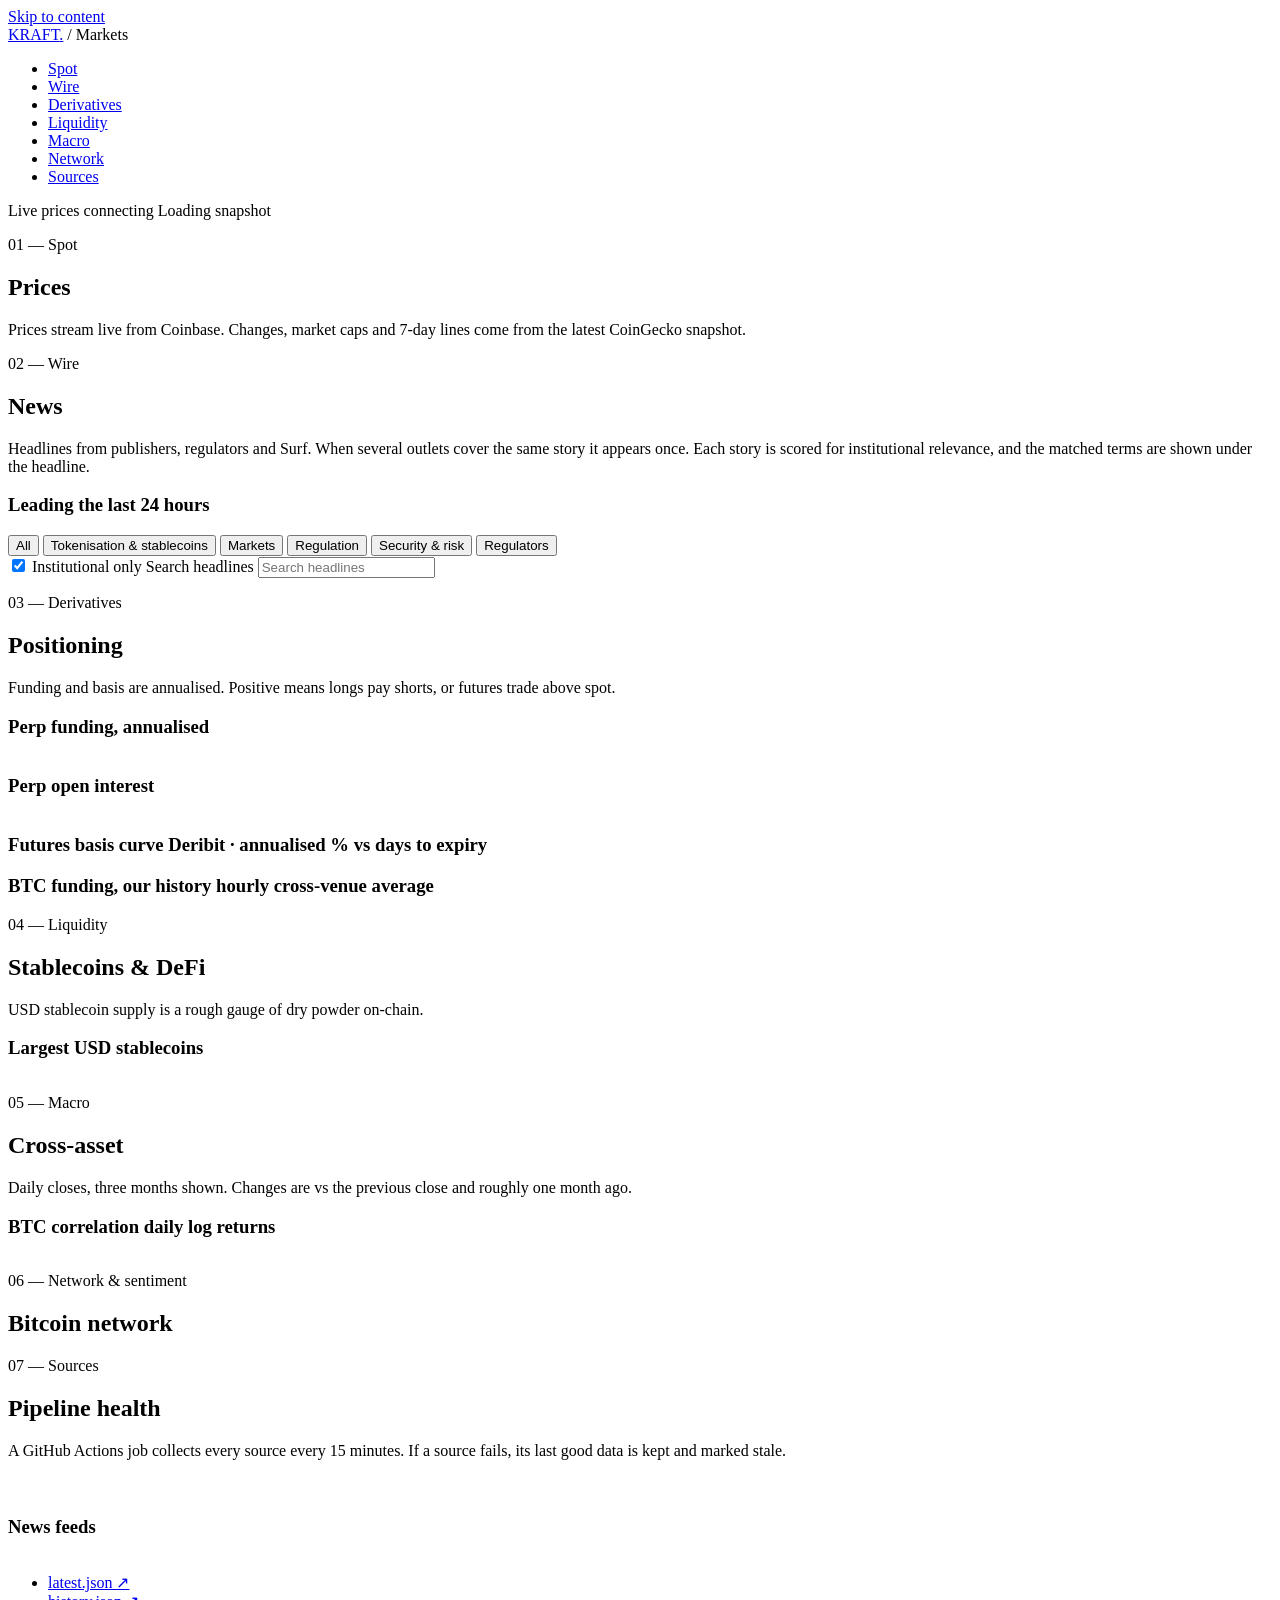
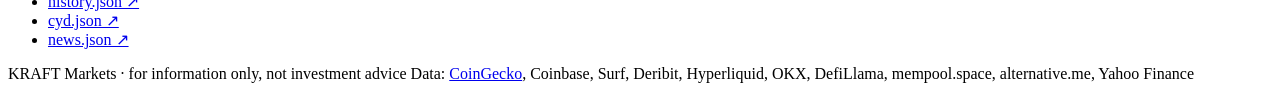
==== index.html @ e3492de3 "Add files via upload" ====
<!doctype html>
<html lang="en">
<head>
  <meta charset="utf-8">
  <meta name="viewport" content="width=device-width, initial-scale=1">
  <title>KRAFT Markets</title>
  <meta name="description" content="Digital-asset market indicators: spot, derivatives, liquidity, macro and network data, updated every 15 minutes.">
  <meta name="theme-color" content="#000000">
  <link rel="icon" href="data:image/svg+xml,%3Csvg xmlns='http://www.w3.org/2000/svg' viewBox='0 0 32 32'%3E%3Crect width='32' height='32' fill='%23000'/%3E%3Cpath d='M9 7v18M9 16l12-9M13 13l9 12' stroke='%2339FF14' stroke-width='2.4' fill='none' stroke-linecap='square'/%3E%3C/svg%3E">
  <link rel="preconnect" href="https://fonts.googleapis.com">
  <link rel="preconnect" href="https://fonts.gstatic.com" crossorigin>
  <link href="https://fonts.googleapis.com/css2?family=IBM+Plex+Mono:wght@400;500&family=Inter+Tight:wght@300;400;500;600&display=swap" rel="stylesheet">
  <link rel="stylesheet" href="assets/kraft.css">
</head>
<body>
  <a class="skip" href="#main">Skip to content</a>

  <header class="site-header">
    <div class="wrap bar">
      <a class="wordmark" href="https://elian.ink" aria-label="KRAFT home">KRAFT<span aria-hidden="true">.</span></a>
      <span class="mono crumb">/ Markets</span>
      <nav class="nav" aria-label="Sections">
        <ul>
          <li><a href="#spot">Spot</a></li>
          <li><a href="#wire">Wire</a></li>
          <li><a href="#derivatives">Derivatives</a></li>
          <li><a href="#liquidity">Liquidity</a></li>
          <li><a href="#macro">Macro</a></li>
          <li><a href="#network">Network</a></li>
          <li><a href="#sources">Sources</a></li>
        </ul>
      </nav>
    </div>
    <div class="status">
      <div class="wrap status-row mono" aria-live="polite">
        <span id="st-live"><i class="dot" aria-hidden="true"></i><span>Live prices connecting</span></span>
        <span id="st-snap">Loading snapshot</span>
        <span id="st-src"></span>
      </div>
    </div>
  </header>

  <main id="main">

    <!-- 01 SPOT -->
    <section class="section" id="spot" aria-labelledby="spot-h">
      <div class="wrap">
        <header class="section-head">
          <p class="mono">01 — Spot</p>
          <h2 id="spot-h">Prices</h2>
          <p class="note">Prices stream live from Coinbase. Changes, market caps and 7-day lines come from the latest CoinGecko snapshot.</p>
        </header>
        <div class="grid g4" id="assets"></div>
        <div class="grid g4 stats" id="spot-stats"></div>
      </div>
    </section>

    <!-- 02 WIRE -->
    <section class="section" id="wire" aria-labelledby="wire-h">
      <div class="wrap">
        <header class="section-head">
          <p class="mono">02 — Wire</p>
          <h2 id="wire-h">News</h2>
          <p class="note">Headlines from publishers, regulators and Surf. When several outlets cover the same story it appears once. Each story is scored for institutional relevance, and the matched terms are shown under the headline.</p>
        </header>
        <h3 class="mono wire-label">Leading the last 24 hours</h3>
        <div class="grid g3" id="wire-featured"></div>
        <div class="wire-controls">
          <div class="chipset" role="group" aria-label="Filter by category" id="wire-cats">
            <button type="button" data-cat="all" aria-pressed="true">All</button>
            <button type="button" data-cat="tokstable" aria-pressed="false">Tokenisation &amp; stablecoins</button>
            <button type="button" data-cat="markets" aria-pressed="false">Markets</button>
            <button type="button" data-cat="regulation" aria-pressed="false">Regulation</button>
            <button type="button" data-cat="security" aria-pressed="false">Security &amp; risk</button>
            <button type="button" data-cat="primary" aria-pressed="false">Regulators</button>
          </div>
          <div class="wire-right">
            <label class="toggle mono"><input type="checkbox" id="wire-inst" checked> Institutional only</label>
            <label class="visually-hidden" for="wire-q">Search headlines</label>
            <input type="search" id="wire-q" class="search mono" placeholder="Search headlines" autocomplete="off">
          </div>
        </div>
        <ol class="wire-list" id="wire-list" aria-live="polite"></ol>
        <div class="wire-foot">
          <button type="button" class="btn" id="wire-more" hidden>Show more</button>
          <p class="mono foot" id="wire-meta"></p>
        </div>
      </div>
    </section>

    <!-- 03 DERIVATIVES -->
    <section class="section" id="derivatives" aria-labelledby="der-h">
      <div class="wrap">
        <header class="section-head">
          <p class="mono">03 — Derivatives</p>
          <h2 id="der-h">Positioning</h2>
          <p class="note">Funding and basis are annualised. Positive means longs pay shorts, or futures trade above spot.</p>
        </header>

        <div class="grid g2">
          <div class="panel">
            <h3 class="panel-h">Perp funding, annualised</h3>
            <div class="table-wrap"><table class="data" id="funding-table"></table></div>
          </div>
          <div class="panel">
            <h3 class="panel-h">Perp open interest</h3>
            <div class="table-wrap"><table class="data" id="oi-table"></table></div>
          </div>
        </div>

        <div class="grid g2">
          <div class="panel">
            <h3 class="panel-h">Futures basis curve <span class="mono sub">Deribit · annualised % vs days to expiry</span></h3>
            <div class="chart tall" id="basis-chart"></div>
            <div class="legend mono" id="basis-legend"></div>
          </div>
          <div class="panel">
            <h3 class="panel-h">BTC funding, our history <span class="mono sub">hourly cross-venue average</span></h3>
            <div class="chart tall" id="funding-hist"></div>
            <p class="mono foot" id="funding-hist-note"></p>
          </div>
        </div>

        <div class="grid g4 stats" id="vol-stats"></div>
      </div>
    </section>

    <!-- 03 LIQUIDITY -->
    <section class="section" id="liquidity" aria-labelledby="liq-h">
      <div class="wrap">
        <header class="section-head">
          <p class="mono">04 — Liquidity</p>
          <h2 id="liq-h">Stablecoins &amp; DeFi</h2>
          <p class="note">USD stablecoin supply is a rough gauge of dry powder on-chain.</p>
        </header>
        <div class="grid g2">
          <div class="panel">
            <div id="stables-hero"></div>
            <div class="chart" id="stables-chart"></div>
          </div>
          <div class="panel">
            <h3 class="panel-h">Largest USD stablecoins</h3>
            <div class="table-wrap"><table class="data" id="stables-table"></table></div>
            <div class="spacer"></div>
            <div id="tvl-hero"></div>
            <div class="chart short" id="tvl-chart"></div>
          </div>
        </div>
      </div>
    </section>

    <!-- 04 MACRO -->
    <section class="section" id="macro" aria-labelledby="mac-h">
      <div class="wrap">
        <header class="section-head">
          <p class="mono">05 — Macro</p>
          <h2 id="mac-h">Cross-asset</h2>
          <p class="note">Daily closes, three months shown. Changes are vs the previous close and roughly one month ago.</p>
        </header>
        <div class="grid g3" id="macro-tiles"></div>
        <div class="panel">
          <h3 class="panel-h">BTC correlation <span class="mono sub">daily log returns</span></h3>
          <div class="table-wrap"><table class="data corr" id="corr-table"></table></div>
        </div>
      </div>
    </section>

    <!-- 05 NETWORK -->
    <section class="section" id="network" aria-labelledby="net-h">
      <div class="wrap">
        <header class="section-head">
          <p class="mono">06 — Network &amp; sentiment</p>
          <h2 id="net-h">Bitcoin network</h2>
        </header>
        <div class="grid g3" id="net-tiles"></div>
      </div>
    </section>

    <!-- 06 SOURCES -->
    <section class="section" id="sources" aria-labelledby="src-h">
      <div class="wrap">
        <header class="section-head">
          <p class="mono">07 — Sources</p>
          <h2 id="src-h">Pipeline health</h2>
          <p class="note">A GitHub Actions job collects every source every 15 minutes. If a source fails, its last good data is kept and marked stale.</p>
        </header>
        <div class="table-wrap"><table class="data" id="src-table"></table></div>
        <h3 class="panel-h" style="margin-top:40px">News feeds</h3>
        <div class="table-wrap"><table class="data" id="news-src-table"></table></div>
        <ul class="links mono">
          <li><a href="data/latest.json">latest.json ↗</a></li>
          <li><a href="data/history.json">history.json ↗</a></li>
          <li><a href="data/cyd.json">cyd.json ↗</a></li>
          <li><a href="data/news.json">news.json ↗</a></li>
        </ul>
      </div>
    </section>
  </main>

  <footer class="site-footer">
    <div class="wrap mono">
      <span>KRAFT Markets · for information only, not investment advice</span>
      <span>Data: <a href="https://www.coingecko.com">CoinGecko</a>, Coinbase, Surf, Deribit, Hyperliquid, OKX, DefiLlama, mempool.space, alternative.me, Yahoo Finance</span>
    </div>
  </footer>

  <div class="tip mono" id="tip" role="tooltip" hidden></div>
  <script src="assets/dashboard.js" defer></script>
</body>
</html>
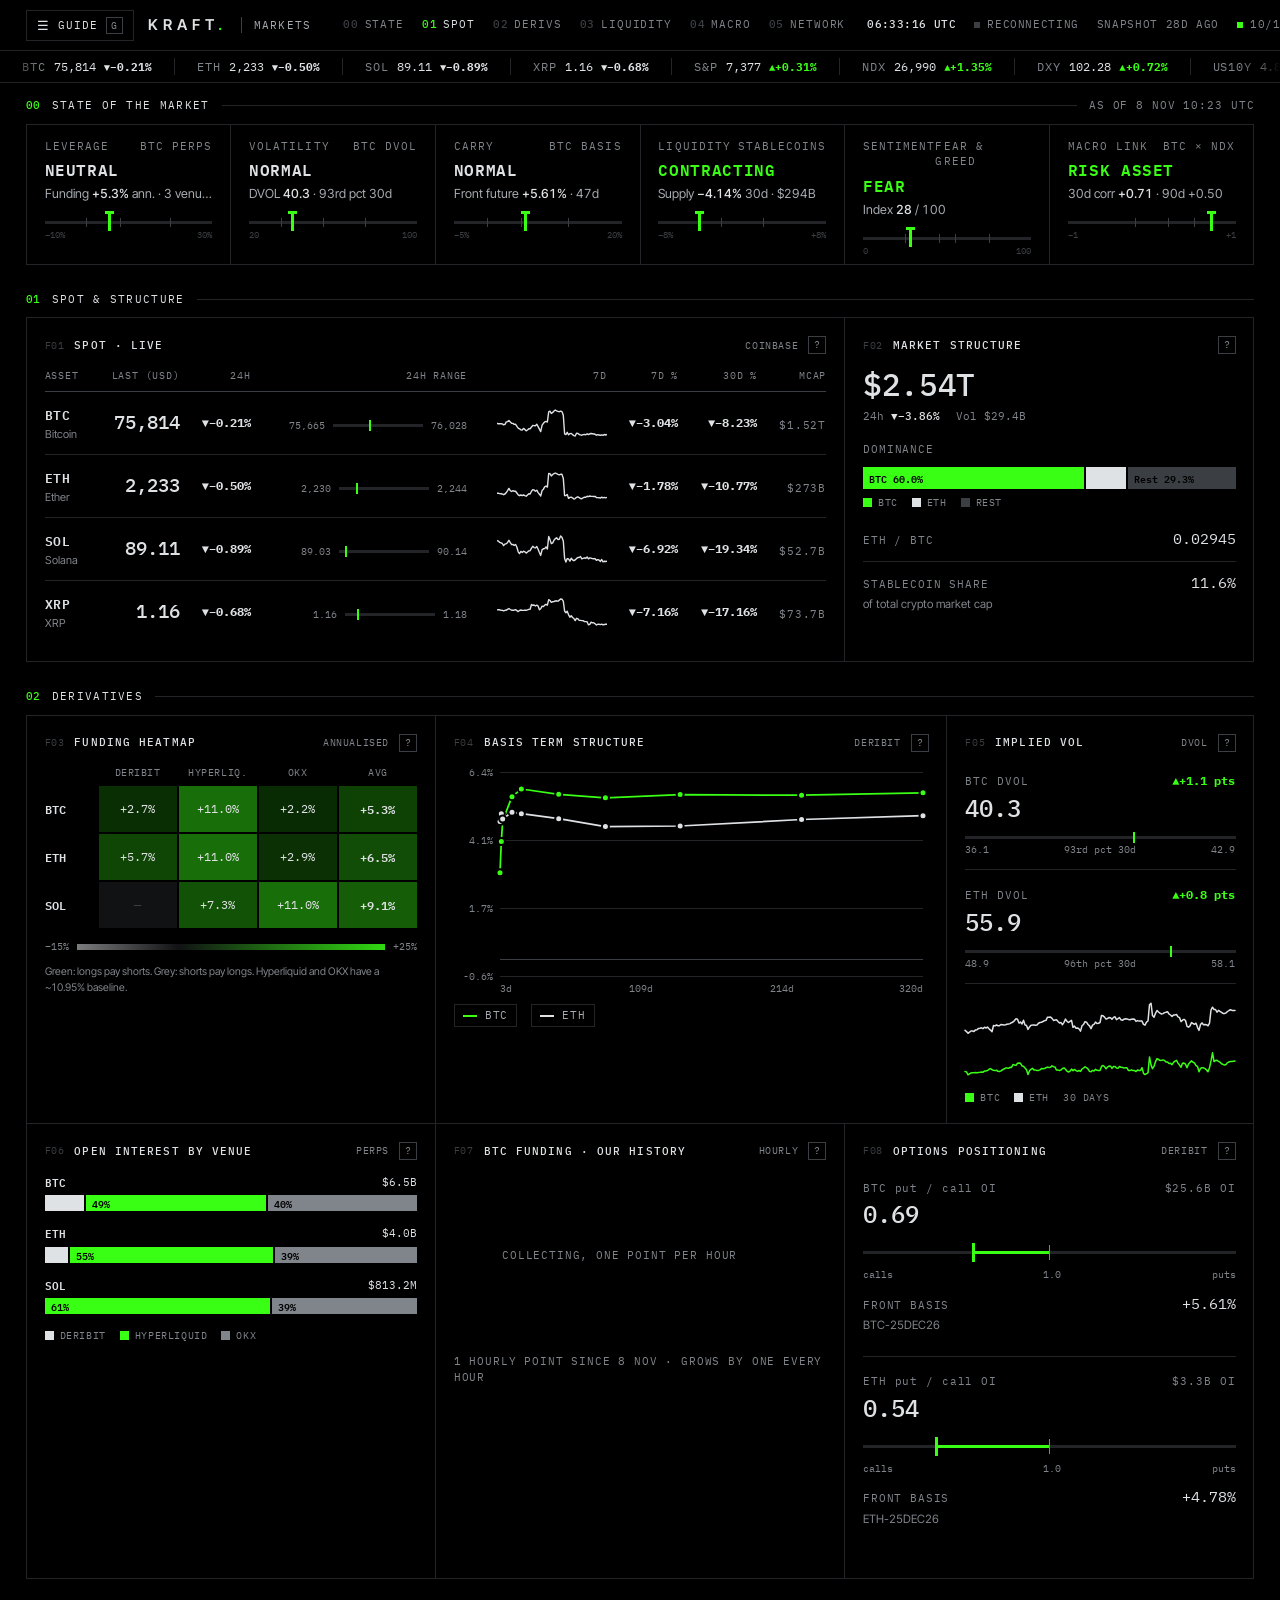
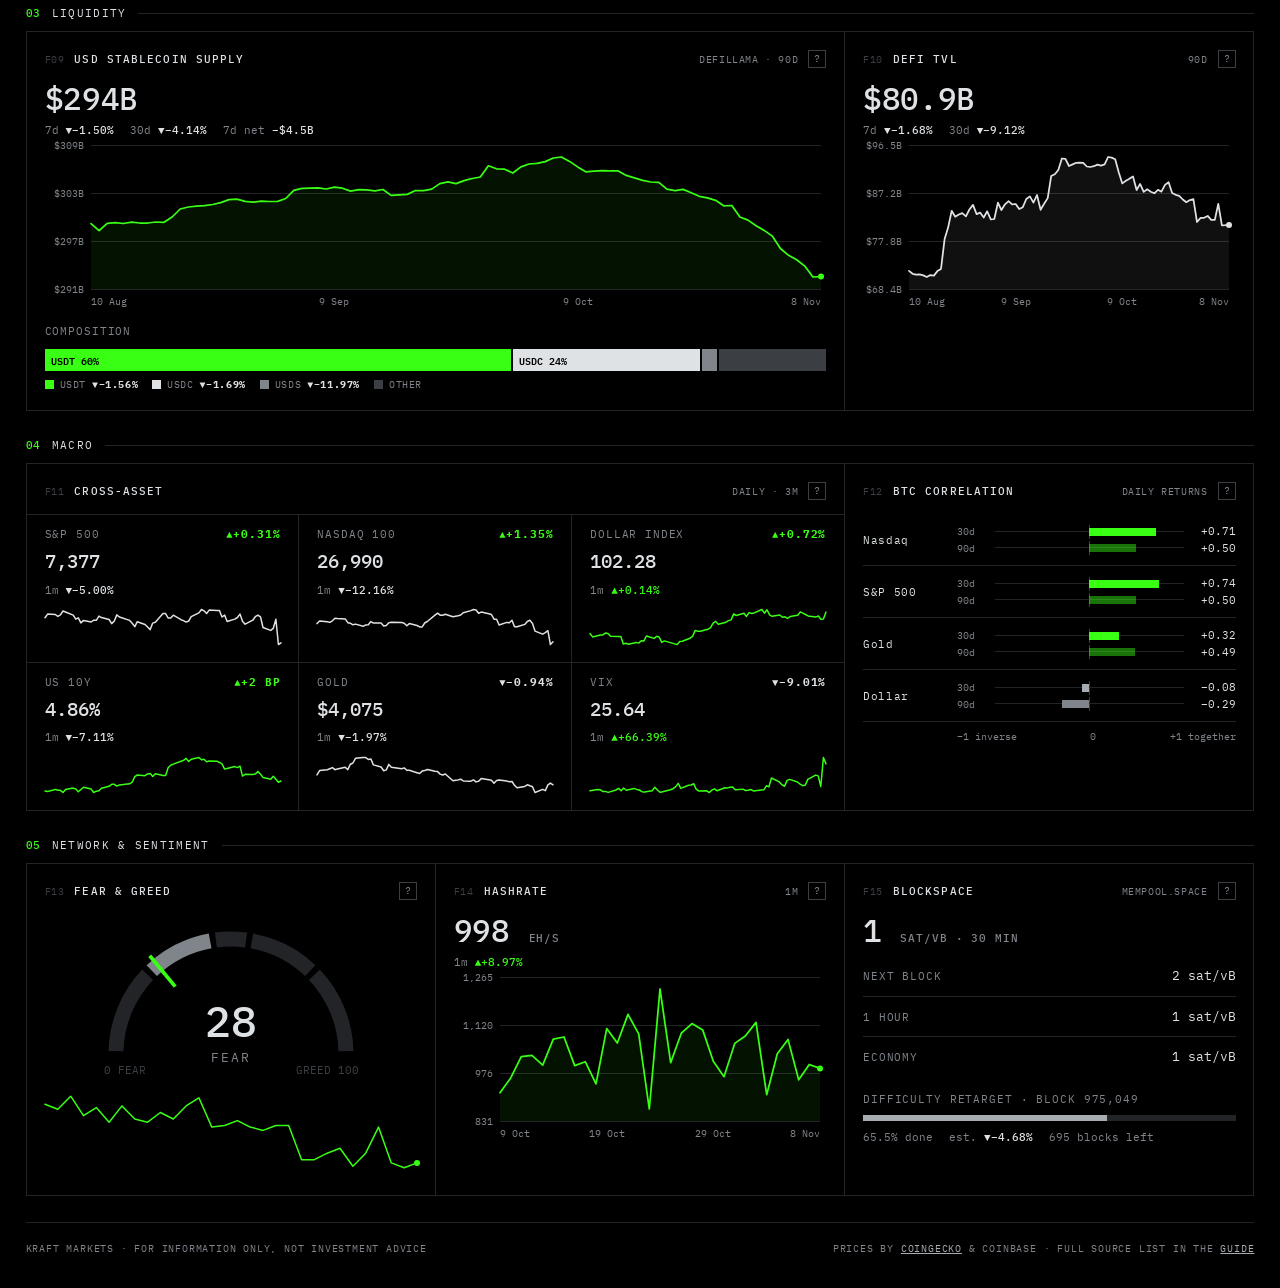
==== commit 640dd9f6: "Redesign as a live market terminal with Wire and Guide side panels - Top bar with UTC clock, live st" ====
--- a/index.html
+++ b/index.html
@@ -4,205 +4,295 @@
   <meta charset="utf-8">
   <meta name="viewport" content="width=device-width, initial-scale=1">
   <title>KRAFT Markets</title>
-  <meta name="description" content="Digital-asset market indicators: spot, derivatives, liquidity, macro and network data, updated every 15 minutes.">
+  <meta name="description" content="A live digital-asset market terminal: spot, derivatives, liquidity, macro and network data with a curated institutional newswire.">
   <meta name="theme-color" content="#000000">
   <link rel="icon" href="data:image/svg+xml,%3Csvg xmlns='http://www.w3.org/2000/svg' viewBox='0 0 32 32'%3E%3Crect width='32' height='32' fill='%23000'/%3E%3Cpath d='M9 7v18M9 16l12-9M13 13l9 12' stroke='%2339FF14' stroke-width='2.4' fill='none' stroke-linecap='square'/%3E%3C/svg%3E">
   <link rel="preconnect" href="https://fonts.googleapis.com">
   <link rel="preconnect" href="https://fonts.gstatic.com" crossorigin>
-  <link href="https://fonts.googleapis.com/css2?family=IBM+Plex+Mono:wght@400;500&family=Inter+Tight:wght@300;400;500;600&display=swap" rel="stylesheet">
+  <link href="https://fonts.googleapis.com/css2?family=IBM+Plex+Mono:wght@400;500;600&family=Inter+Tight:wght@300;400;500;600&display=swap" rel="stylesheet">
   <link rel="stylesheet" href="assets/kraft.css">
 </head>
 <body>
   <a class="skip" href="#main">Skip to content</a>
 
-  <header class="site-header">
-    <div class="wrap bar">
-      <a class="wordmark" href="https://elian.ink" aria-label="KRAFT home">KRAFT<span aria-hidden="true">.</span></a>
-      <span class="mono crumb">/ Markets</span>
-      <nav class="nav" aria-label="Sections">
-        <ul>
-          <li><a href="#spot">Spot</a></li>
-          <li><a href="#wire">Wire</a></li>
-          <li><a href="#derivatives">Derivatives</a></li>
-          <li><a href="#liquidity">Liquidity</a></li>
-          <li><a href="#macro">Macro</a></li>
-          <li><a href="#network">Network</a></li>
-          <li><a href="#sources">Sources</a></li>
-        </ul>
+  <!-- ═════════════ TOP BAR ═════════════ -->
+  <header class="top" id="top">
+    <div class="bar">
+      <button class="tbtn" type="button" id="open-guide" aria-controls="guide" aria-expanded="false" title="Guide (G)">
+        <span class="ico" aria-hidden="true">☰</span><span class="lbl">Guide</span><kbd>G</kbd>
+      </button>
+      <a class="wordmark" href="https://elian.ink" aria-label="KRAFT, back to elian.ink">KRAFT<span aria-hidden="true">.</span></a>
+      <span class="crumb">Markets</span>
+      <nav class="jump" aria-label="Sections">
+        <a href="#s-state"><b>00</b>State</a>
+        <a href="#s-spot"><b>01</b>Spot</a>
+        <a href="#s-derivs"><b>02</b>Derivs</a>
+        <a href="#s-liq"><b>03</b>Liquidity</a>
+        <a href="#s-macro"><b>04</b>Macro</a>
+        <a href="#s-net"><b>05</b>Network</a>
       </nav>
-    </div>
-    <div class="status">
-      <div class="wrap status-row mono" aria-live="polite">
-        <span id="st-live"><i class="dot" aria-hidden="true"></i><span>Live prices connecting</span></span>
-        <span id="st-snap">Loading snapshot</span>
-        <span id="st-src"></span>
-      </div>
+      <div class="status" aria-live="polite">
+        <span class="clock" id="clock">--:--:-- UTC</span>
+        <span class="st" id="st-live"><i class="dot"></i><span>Connecting</span></span>
+        <span class="st hide-sm" id="st-snap">—</span>
+        <span class="st hide-sm" id="st-src"></span>
+      </div>
+      <button class="tbtn wire-btn" type="button" id="open-wire" aria-controls="wire" aria-expanded="false" title="Wire (W)">
+        <span class="lbl">Wire</span><span class="badge" id="wire-badge" hidden>0</span><kbd>W</kbd>
+      </button>
+    </div>
+    <div class="tape" aria-label="Ticker">
+      <div class="tape-track" id="tape"></div>
     </div>
   </header>
 
-  <main id="main">
-
-    <!-- 01 SPOT -->
-    <section class="section" id="spot" aria-labelledby="spot-h">
-      <div class="wrap">
-        <header class="section-head">
-          <p class="mono">01 — Spot</p>
-          <h2 id="spot-h">Prices</h2>
-          <p class="note">Prices stream live from Coinbase. Changes, market caps and 7-day lines come from the latest CoinGecko snapshot.</p>
-        </header>
-        <div class="grid g4" id="assets"></div>
-        <div class="grid g4 stats" id="spot-stats"></div>
-      </div>
-    </section>
-
-    <!-- 02 WIRE -->
-    <section class="section" id="wire" aria-labelledby="wire-h">
-      <div class="wrap">
-        <header class="section-head">
-          <p class="mono">02 — Wire</p>
-          <h2 id="wire-h">News</h2>
-          <p class="note">Headlines from publishers, regulators and Surf. When several outlets cover the same story it appears once. Each story is scored for institutional relevance, and the matched terms are shown under the headline.</p>
-        </header>
-        <h3 class="mono wire-label">Leading the last 24 hours</h3>
-        <div class="grid g3" id="wire-featured"></div>
-        <div class="wire-controls">
-          <div class="chipset" role="group" aria-label="Filter by category" id="wire-cats">
-            <button type="button" data-cat="all" aria-pressed="true">All</button>
-            <button type="button" data-cat="tokstable" aria-pressed="false">Tokenisation &amp; stablecoins</button>
-            <button type="button" data-cat="markets" aria-pressed="false">Markets</button>
-            <button type="button" data-cat="regulation" aria-pressed="false">Regulation</button>
-            <button type="button" data-cat="security" aria-pressed="false">Security &amp; risk</button>
-            <button type="button" data-cat="primary" aria-pressed="false">Regulators</button>
-          </div>
-          <div class="wire-right">
-            <label class="toggle mono"><input type="checkbox" id="wire-inst" checked> Institutional only</label>
-            <label class="visually-hidden" for="wire-q">Search headlines</label>
-            <input type="search" id="wire-q" class="search mono" placeholder="Search headlines" autocomplete="off">
-          </div>
-        </div>
-        <ol class="wire-list" id="wire-list" aria-live="polite"></ol>
-        <div class="wire-foot">
-          <button type="button" class="btn" id="wire-more" hidden>Show more</button>
-          <p class="mono foot" id="wire-meta"></p>
-        </div>
-      </div>
-    </section>
-
-    <!-- 03 DERIVATIVES -->
-    <section class="section" id="derivatives" aria-labelledby="der-h">
-      <div class="wrap">
-        <header class="section-head">
-          <p class="mono">03 — Derivatives</p>
-          <h2 id="der-h">Positioning</h2>
-          <p class="note">Funding and basis are annualised. Positive means longs pay shorts, or futures trade above spot.</p>
-        </header>
-
-        <div class="grid g2">
-          <div class="panel">
-            <h3 class="panel-h">Perp funding, annualised</h3>
-            <div class="table-wrap"><table class="data" id="funding-table"></table></div>
-          </div>
-          <div class="panel">
-            <h3 class="panel-h">Perp open interest</h3>
-            <div class="table-wrap"><table class="data" id="oi-table"></table></div>
-          </div>
-        </div>
-
-        <div class="grid g2">
-          <div class="panel">
-            <h3 class="panel-h">Futures basis curve <span class="mono sub">Deribit · annualised % vs days to expiry</span></h3>
-            <div class="chart tall" id="basis-chart"></div>
-            <div class="legend mono" id="basis-legend"></div>
-          </div>
-          <div class="panel">
-            <h3 class="panel-h">BTC funding, our history <span class="mono sub">hourly cross-venue average</span></h3>
-            <div class="chart tall" id="funding-hist"></div>
-            <p class="mono foot" id="funding-hist-note"></p>
-          </div>
-        </div>
-
-        <div class="grid g4 stats" id="vol-stats"></div>
-      </div>
-    </section>
-
-    <!-- 03 LIQUIDITY -->
-    <section class="section" id="liquidity" aria-labelledby="liq-h">
-      <div class="wrap">
-        <header class="section-head">
-          <p class="mono">04 — Liquidity</p>
-          <h2 id="liq-h">Stablecoins &amp; DeFi</h2>
-          <p class="note">USD stablecoin supply is a rough gauge of dry powder on-chain.</p>
-        </header>
-        <div class="grid g2">
-          <div class="panel">
-            <div id="stables-hero"></div>
-            <div class="chart" id="stables-chart"></div>
-          </div>
-          <div class="panel">
-            <h3 class="panel-h">Largest USD stablecoins</h3>
-            <div class="table-wrap"><table class="data" id="stables-table"></table></div>
-            <div class="spacer"></div>
-            <div id="tvl-hero"></div>
-            <div class="chart short" id="tvl-chart"></div>
-          </div>
-        </div>
-      </div>
-    </section>
-
-    <!-- 04 MACRO -->
-    <section class="section" id="macro" aria-labelledby="mac-h">
-      <div class="wrap">
-        <header class="section-head">
-          <p class="mono">05 — Macro</p>
-          <h2 id="mac-h">Cross-asset</h2>
-          <p class="note">Daily closes, three months shown. Changes are vs the previous close and roughly one month ago.</p>
-        </header>
-        <div class="grid g3" id="macro-tiles"></div>
-        <div class="panel">
-          <h3 class="panel-h">BTC correlation <span class="mono sub">daily log returns</span></h3>
-          <div class="table-wrap"><table class="data corr" id="corr-table"></table></div>
-        </div>
-      </div>
-    </section>
-
-    <!-- 05 NETWORK -->
-    <section class="section" id="network" aria-labelledby="net-h">
-      <div class="wrap">
-        <header class="section-head">
-          <p class="mono">06 — Network &amp; sentiment</p>
-          <h2 id="net-h">Bitcoin network</h2>
-        </header>
-        <div class="grid g3" id="net-tiles"></div>
-      </div>
-    </section>
-
-    <!-- 06 SOURCES -->
-    <section class="section" id="sources" aria-labelledby="src-h">
-      <div class="wrap">
-        <header class="section-head">
-          <p class="mono">07 — Sources</p>
-          <h2 id="src-h">Pipeline health</h2>
-          <p class="note">A GitHub Actions job collects every source every 15 minutes. If a source fails, its last good data is kept and marked stale.</p>
-        </header>
-        <div class="table-wrap"><table class="data" id="src-table"></table></div>
-        <h3 class="panel-h" style="margin-top:40px">News feeds</h3>
-        <div class="table-wrap"><table class="data" id="news-src-table"></table></div>
+  <!-- ═════════════ GUIDE (left drawer) ═════════════ -->
+  <aside class="drawer left" id="guide" aria-label="Guide" tabindex="-1">
+    <div class="dr-h">
+      <span class="mono">Guide</span>
+      <span class="dr-actions">
+        <button type="button" class="pin" data-pin="guide" title="Pin open">Pin</button>
+        <button type="button" class="x" data-close="guide" aria-label="Close guide">✕</button>
+      </span>
+    </div>
+    <div class="dr-body" id="guide-body">
+      <nav class="toc mono" aria-label="Guide contents">
+        <a href="#g-read">Reading the screen</a>
+        <a href="#g-signals">Signals</a>
+        <a href="#g-metrics">Metrics</a>
+        <a href="#g-pipeline">Sources &amp; pipeline</a>
+      </nav>
+
+      <section id="g-read">
+        <h3>Reading the screen</h3>
+        <p><b>Live vs snapshot.</b> Prices in the ticker and the Spot panel stream from Coinbase several times a second. Everything else comes from a snapshot the collector takes every 15 minutes; its age is in the top bar.</p>
+        <p><b>Range bars</b> <span class="demo-range"><i></i></span> show where today's value sits within a recent range (left = low, right = high). They turn a bare number into context: "is this high or low <i>for recently</i>?"</p>
+        <p><b>Colour.</b> Green is the accent: rising values, positive funding, and signals that are away from normal. Down moves use light grey plus a ▼ arrow, so colour is never the only cue.</p>
+        <p><b>Hover</b> any chart for exact values. The <span class="q">?</span> on each panel jumps to its entry here.</p>
+        <p><b>Keys:</b> <kbd>G</kbd> guide · <kbd>W</kbd> wire · <kbd>0</kbd>–<kbd>5</kbd> jump to a section · <kbd>Esc</kbd> close panels.</p>
+      </section>
+
+      <section id="g-signals">
+        <h3>Signals</h3>
+        <p>The top strip boils the dashboard down to six readings. Each one is a single, transparent rule on public data. They describe conditions; they are not trade calls.</p>
+        <dl class="gl">
+          <dt id="g-sig-leverage">Leverage</dt>
+          <dd>Average annualised BTC perp funding across Deribit, Hyperliquid and OKX. Below 0%: shorts pay. 0–8%: neutral. 8–20%: elevated. Above 20%: overheated, which is when crowded longs tend to get flushed.</dd>
+          <dt id="g-sig-vol">Volatility</dt>
+          <dd>BTC DVOL (30-day implied vol). Below 35: compressed. 35–55: normal. 55–75: elevated. Above 75: stressed. Compressed vol often comes before large moves.</dd>
+          <dt id="g-sig-carry">Carry</dt>
+          <dd>Annualised premium of the front quarterly BTC future over spot: the cash-and-carry yield. Below 0%: backwardation, which is rare and stressed. 0–5%: thin. 5–12%: normal. Above 12%: rich, with strong demand for leveraged longs.</dd>
+          <dt id="g-sig-liq">Liquidity</dt>
+          <dd>30-day change in USD stablecoin supply. Below −2%: contracting. ±2%: flat. Above +2%: expanding, meaning new dollars are coming on-chain.</dd>
+          <dt id="g-sig-sent">Sentiment</dt>
+          <dd>Crypto Fear &amp; Greed index (0–100). Most useful at the extremes, below 25 or above 75.</dd>
+          <dt id="g-sig-macro">Macro link</dt>
+          <dd>30-day correlation of BTC daily returns with the Nasdaq 100. Above 0.5: BTC is trading as a risk asset. 0.2–0.5: loose. −0.2 to 0.2: decoupled. Below −0.2: inverse.</dd>
+        </dl>
+      </section>
+
+      <section id="g-metrics">
+        <h3>Metrics</h3>
+        <dl class="gl">
+          <dt id="g-spot">Spot</dt>
+          <dd>Last trade on Coinbase (USD). The 24h range bar shows where price sits between the 24-hour low and high. 7d and 30d changes and market caps come from CoinGecko.</dd>
+          <dt id="g-structure">Market structure</dt>
+          <dd><b>Dominance</b> is BTC's and ETH's share of total crypto market cap. Rising BTC dominance usually means money is moving from altcoins to bitcoin. <b>ETH/BTC</b> is the relative strength of ether. <b>Stablecoin share</b> is stablecoin supply as a share of total market cap; a high share means a lot of capital is sitting on the sidelines.</dd>
+          <dt id="g-funding">Perp funding</dt>
+          <dd>Perpetual futures have no expiry. A periodic funding payment keeps their price near spot. Positive funding means longs pay shorts. Venues pay at different intervals (Hyperliquid hourly, Deribit and OKX every 8h), so all rates are annualised to compare like for like. Hyperliquid and OKX have a small built-in baseline of about 10.95% a year, so read changes relative to that.</dd>
+          <dt id="g-basis">Basis curve</dt>
+          <dd>Each dot is a dated Deribit future: its annualised premium over spot, plotted against days to expiry. An upward-sloping curve (contango) is normal. A flat or inverted curve signals stress or heavy hedging.</dd>
+          <dt id="g-dvol">Implied volatility (DVOL)</dt>
+          <dd>Deribit's DVOL is the market's expected annualised volatility over the next 30 days, derived from option prices. It's the crypto equivalent of the VIX. The range bar places today within the last 30 days.</dd>
+          <dt id="g-oi">Open interest</dt>
+          <dd>The total value of open perpetual positions. Rising OI with rising price means new leverage is chasing the move; falling OI means positions are closing. Shown per venue.</dd>
+          <dt id="g-options">Options positioning</dt>
+          <dd>Put/call open-interest ratio on Deribit. Above 1 means more puts than calls are open (hedging or bearish); below 1 means calls dominate. Options OI is the notional value of all open options.</dd>
+          <dt id="g-history">Our funding history</dt>
+          <dd>Free APIs don't give cross-venue funding history, so the collector records it every hour. This chart exists only because the system stores its own time series.</dd>
+          <dt id="g-stables">Stablecoin supply</dt>
+          <dd>Total circulating USD-pegged stablecoins (DefiLlama). Growth is new on-chain dollar liquidity, and it often precedes inflows into crypto.</dd>
+          <dt id="g-tvl">DeFi TVL</dt>
+          <dd>Total value locked in DeFi protocols. It moves with prices, so compare it with ETH's move.</dd>
+          <dt id="g-macro">Cross-asset</dt>
+          <dd>Daily closes from Yahoo Finance: S&amp;P 500, Nasdaq 100, US Dollar Index, 10-year Treasury yield (change shown in basis points), gold and VIX.</dd>
+          <dt id="g-corr">BTC correlation</dt>
+          <dd>Pearson correlation of daily log returns, over 30 and 90 days. +1 means the two move together, −1 means they move opposite, 0 means unrelated.</dd>
+          <dt id="g-fng">Fear &amp; Greed</dt>
+          <dd>alternative.me's composite of volatility, momentum, social activity and dominance. Crude, but its extremes are informative.</dd>
+          <dt id="g-hashrate">Hashrate</dt>
+          <dd>Total computing power securing Bitcoin, in exahashes per second. It rises with miner investment and falls when mining becomes unprofitable.</dd>
+          <dt id="g-blockspace">Blockspace</dt>
+          <dd>Fee rates needed to confirm a transaction within a given time, in sat/vB. The retarget bar shows progress to the next difficulty adjustment (every 2,016 blocks, about 2 weeks) and the estimated change.</dd>
+          <dt id="g-wire">Wire</dt>
+          <dd>Headlines from publishers, regulators (SEC, CFTC, Fed, ECB, FCA) and Surf. When several outlets cover the same story, it appears once. Each story gets a transparent institutional score, and the terms it matched are shown under the headline.</dd>
+        </dl>
+      </section>
+
+      <section id="g-pipeline">
+        <h3>Sources &amp; pipeline</h3>
+        <p>Every 15 minutes a GitHub Actions job runs two Python scripts. It commits the results as JSON to the repo and republishes this site. If a source fails, its last good data is kept and marked stale.</p>
+        <pre class="flow mono" aria-hidden="true">schedule ─► collect.py ─► latest.json · history.json · cyd.json
+         └► news.py    ─► news.json
+                         └► this page · desk display</pre>
+        <h4>Market data</h4>
+        <div class="table-wrap"><table class="data mini" id="src-table"></table></div>
+        <h4>News feeds</h4>
+        <div class="table-wrap"><table class="data mini" id="news-src-table"></table></div>
         <ul class="links mono">
           <li><a href="data/latest.json">latest.json ↗</a></li>
           <li><a href="data/history.json">history.json ↗</a></li>
+          <li><a href="data/news.json">news.json ↗</a></li>
           <li><a href="data/cyd.json">cyd.json ↗</a></li>
-          <li><a href="data/news.json">news.json ↗</a></li>
+          <li><a href="https://github.com/elianrosswag/kraft-markets">source ↗</a></li>
         </ul>
-      </div>
-    </section>
+        <p class="fine">Data: CoinGecko, Coinbase, Deribit, Hyperliquid, OKX, DefiLlama, mempool.space, alternative.me, Yahoo Finance, Surf and the publishers and regulators listed above. For information only, not investment advice.</p>
+      </section>
+    </div>
+  </aside>
+
+  <!-- ═════════════ WIRE (right drawer) ═════════════ -->
+  <aside class="drawer right" id="wire" aria-label="Wire" tabindex="-1">
+    <div class="dr-h">
+      <span class="mono">Wire <span id="wire-count" class="dim"></span></span>
+      <span class="dr-actions">
+        <button type="button" class="pin" data-pin="wire" title="Pin open">Pin</button>
+        <button type="button" class="x" data-close="wire" aria-label="Close wire">✕</button>
+      </span>
+    </div>
+    <div class="dr-tools">
+      <div class="chipset" role="group" aria-label="Filter by category" id="wire-cats">
+        <button type="button" data-cat="all" aria-pressed="true">All</button>
+        <button type="button" data-cat="tokstable" aria-pressed="false">Tokenisation</button>
+        <button type="button" data-cat="markets" aria-pressed="false">Markets</button>
+        <button type="button" data-cat="regulation" aria-pressed="false">Regulation</button>
+        <button type="button" data-cat="security" aria-pressed="false">Risk</button>
+        <button type="button" data-cat="primary" aria-pressed="false">Regulators</button>
+      </div>
+      <div class="wire-row2">
+        <label class="toggle mono"><input type="checkbox" id="wire-inst" checked> Institutional</label>
+        <label class="visually-hidden" for="wire-q">Search headlines</label>
+        <input type="search" id="wire-q" class="search mono" placeholder="Search" autocomplete="off">
+      </div>
+    </div>
+    <div class="dr-body">
+      <div id="wire-featured"></div>
+      <ol class="wire-list" id="wire-list" aria-live="polite"></ol>
+      <button type="button" class="btn" id="wire-more" hidden>Show more</button>
+      <p class="mono fine" id="wire-meta"></p>
+    </div>
+  </aside>
+  <div class="scrim" id="scrim" hidden></div>
+
+  <!-- ═════════════ MAIN ═════════════ -->
+  <main id="main">
+
+    <section id="s-state" aria-labelledby="h-state">
+      <div class="sec-h"><b>00</b><h2 id="h-state">State of the market</h2><i></i><span class="mono dim" id="state-asof"></span></div>
+      <div class="term signals" id="signals"></div>
+    </section>
+
+    <section id="s-spot" aria-labelledby="h-spot">
+      <div class="sec-h"><b>01</b><h2 id="h-spot">Spot &amp; structure</h2><i></i></div>
+      <div class="term">
+        <div class="pn c8">
+          <div class="pn-h"><span class="code">F01</span><h3>Spot · live</h3><span class="meta">Coinbase</span><button class="q" data-guide="g-spot" aria-label="About spot">?</button></div>
+          <div class="table-wrap"><table class="spot" id="spot-table"></table></div>
+        </div>
+        <div class="pn c4">
+          <div class="pn-h"><span class="code">F02</span><h3>Market structure</h3><button class="q" data-guide="g-structure" aria-label="About market structure">?</button></div>
+          <div id="structure"></div>
+        </div>
+      </div>
+    </section>
+
+    <section id="s-derivs" aria-labelledby="h-derivs">
+      <div class="sec-h"><b>02</b><h2 id="h-derivs">Derivatives</h2><i></i></div>
+      <div class="term">
+        <div class="pn c4">
+          <div class="pn-h"><span class="code">F03</span><h3>Funding heatmap</h3><span class="meta">annualised</span><button class="q" data-guide="g-funding" aria-label="About funding">?</button></div>
+          <div id="heatmap"></div>
+        </div>
+        <div class="pn c5">
+          <div class="pn-h"><span class="code">F04</span><h3>Basis term structure</h3><span class="meta">Deribit</span><button class="q" data-guide="g-basis" aria-label="About basis">?</button></div>
+          <div class="chart tall" id="basis-chart"></div>
+          <div class="legend mono" id="basis-legend"></div>
+        </div>
+        <div class="pn c3">
+          <div class="pn-h"><span class="code">F05</span><h3>Implied vol</h3><span class="meta">DVOL</span><button class="q" data-guide="g-dvol" aria-label="About DVOL">?</button></div>
+          <div id="vol"></div>
+        </div>
+        <div class="pn c4">
+          <div class="pn-h"><span class="code">F06</span><h3>Open interest by venue</h3><span class="meta">perps</span><button class="q" data-guide="g-oi" aria-label="About open interest">?</button></div>
+          <div id="oi"></div>
+        </div>
+        <div class="pn c4">
+          <div class="pn-h"><span class="code">F07</span><h3>BTC funding · our history</h3><span class="meta">hourly</span><button class="q" data-guide="g-history" aria-label="About funding history">?</button></div>
+          <div class="chart" id="funding-hist"></div>
+          <p class="fine mono" id="funding-hist-note"></p>
+        </div>
+        <div class="pn c4">
+          <div class="pn-h"><span class="code">F08</span><h3>Options positioning</h3><span class="meta">Deribit</span><button class="q" data-guide="g-options" aria-label="About options">?</button></div>
+          <div id="options"></div>
+        </div>
+      </div>
+    </section>
+
+    <section id="s-liq" aria-labelledby="h-liq">
+      <div class="sec-h"><b>03</b><h2 id="h-liq">Liquidity</h2><i></i></div>
+      <div class="term">
+        <div class="pn c8">
+          <div class="pn-h"><span class="code">F09</span><h3>USD stablecoin supply</h3><span class="meta">DefiLlama · 90d</span><button class="q" data-guide="g-stables" aria-label="About stablecoins">?</button></div>
+          <div id="stables-head"></div>
+          <div class="chart" id="stables-chart"></div>
+          <div id="stables-mix"></div>
+        </div>
+        <div class="pn c4">
+          <div class="pn-h"><span class="code">F10</span><h3>DeFi TVL</h3><span class="meta">90d</span><button class="q" data-guide="g-tvl" aria-label="About TVL">?</button></div>
+          <div id="tvl-head"></div>
+          <div class="chart" id="tvl-chart"></div>
+        </div>
+      </div>
+    </section>
+
+    <section id="s-macro" aria-labelledby="h-macro">
+      <div class="sec-h"><b>04</b><h2 id="h-macro">Macro</h2><i></i></div>
+      <div class="term">
+        <div class="pn c8">
+          <div class="pn-h"><span class="code">F11</span><h3>Cross-asset</h3><span class="meta">daily · 3m</span><button class="q" data-guide="g-macro" aria-label="About macro">?</button></div>
+          <div class="mgrid" id="macro"></div>
+        </div>
+        <div class="pn c4">
+          <div class="pn-h"><span class="code">F12</span><h3>BTC correlation</h3><span class="meta">daily returns</span><button class="q" data-guide="g-corr" aria-label="About correlation">?</button></div>
+          <div id="corr"></div>
+        </div>
+      </div>
+    </section>
+
+    <section id="s-net" aria-labelledby="h-net">
+      <div class="sec-h"><b>05</b><h2 id="h-net">Network &amp; sentiment</h2><i></i></div>
+      <div class="term">
+        <div class="pn c4">
+          <div class="pn-h"><span class="code">F13</span><h3>Fear &amp; Greed</h3><button class="q" data-guide="g-fng" aria-label="About Fear and Greed">?</button></div>
+          <div id="fng"></div>
+        </div>
+        <div class="pn c4">
+          <div class="pn-h"><span class="code">F14</span><h3>Hashrate</h3><span class="meta">1m</span><button class="q" data-guide="g-hashrate" aria-label="About hashrate">?</button></div>
+          <div id="hash-head"></div>
+          <div class="chart" id="hash-chart"></div>
+        </div>
+        <div class="pn c4">
+          <div class="pn-h"><span class="code">F15</span><h3>Blockspace</h3><span class="meta">mempool.space</span><button class="q" data-guide="g-blockspace" aria-label="About blockspace">?</button></div>
+          <div id="blockspace"></div>
+        </div>
+      </div>
+    </section>
+
+    <footer class="foot mono">
+      <span>KRAFT Markets · for information only, not investment advice</span>
+      <span>Prices by <a href="https://www.coingecko.com">CoinGecko</a> &amp; Coinbase · full source list in the <button type="button" class="linkish" data-guide="g-pipeline">Guide</button></span>
+    </footer>
   </main>
-
-  <footer class="site-footer">
-    <div class="wrap mono">
-      <span>KRAFT Markets · for information only, not investment advice</span>
-      <span>Data: <a href="https://www.coingecko.com">CoinGecko</a>, Coinbase, Surf, Deribit, Hyperliquid, OKX, DefiLlama, mempool.space, alternative.me, Yahoo Finance</span>
-    </div>
-  </footer>
 
   <div class="tip mono" id="tip" role="tooltip" hidden></div>
   <script src="assets/dashboard.js" defer></script>
--- a/assets/kraft.css
+++ b/assets/kraft.css
@@ -0,0 +1,347 @@
+/* KRAFT Markets: terminal layout, elian.ink palette */
+:root {
+  --black: #000000;
+  --green: #39FF14;
+  --green-a: rgba(57, 255, 20, .10);
+  --steel-100: #dfe2e5;
+  --steel-300: #a7acb2;
+  --steel-500: #80858b;
+  --steel-700: #3b3e42;
+  --steel-800: #222427;
+  --steel-900: #111214;
+
+  --sans: "Inter Tight", system-ui, -apple-system, "Segoe UI", Roboto, sans-serif;
+  --mono: "IBM Plex Mono", ui-monospace, SFMono-Regular, Menlo, Consolas, monospace;
+
+  --top-h: 84px;
+  --drawer-w: 440px;
+  --pad: clamp(12px, 1.4vw, 20px);
+  --gutter: clamp(12px, 2vw, 28px);
+}
+
+*, *::before, *::after { box-sizing: border-box; }
+html { scroll-behavior: smooth; scroll-padding-top: calc(var(--top-h) + 12px); -webkit-text-size-adjust: 100%; }
+body {
+  margin: 0; background: var(--black); color: var(--steel-300);
+  font: 400 14px/1.5 var(--sans); -webkit-font-smoothing: antialiased;
+  font-variant-numeric: tabular-nums;
+}
+a { color: inherit; }
+h1, h2, h3, h4, p, ul, ol, dl, dd { margin: 0; }
+ul, ol { padding: 0; list-style: none; }
+button { font: inherit; color: inherit; }
+::selection { background: var(--green); color: var(--black); }
+:focus-visible { outline: 1px solid var(--green); outline-offset: 2px; }
+.mono { font-family: var(--mono); font-size: 11px; letter-spacing: .08em; text-transform: uppercase; color: var(--steel-500); }
+.dim { color: var(--steel-500); }
+.fine { font-size: 10.5px; color: var(--steel-500); margin-top: 10px; }
+.skip { position: absolute; left: -9999px; top: 8px; background: var(--green); color: var(--black); padding: 8px 12px; z-index: 100; font-family: var(--mono); }
+.skip:focus { left: 8px; }
+.visually-hidden { position: absolute !important; width: 1px; height: 1px; overflow: hidden; clip: rect(0 0 0 0); white-space: nowrap; }
+kbd { font-family: var(--mono); font-size: 9.5px; color: var(--steel-500); border: 1px solid var(--steel-700); padding: 0 4px; line-height: 15px; display: inline-block; }
+
+/* ═════════ Top bar ═════════ */
+.top { position: fixed; top: 0; left: 0; right: 0; z-index: 40; background: var(--black); border-bottom: 1px solid var(--steel-800); }
+.bar { display: flex; align-items: center; gap: 14px; height: 50px; padding: 0 var(--gutter); }
+.wordmark { font-weight: 600; font-size: 15px; letter-spacing: .32em; color: var(--steel-100); text-decoration: none; }
+.wordmark span { color: var(--green); }
+.crumb { font-family: var(--mono); font-size: 11px; letter-spacing: .1em; text-transform: uppercase; color: var(--steel-300); padding-left: 12px; border-left: 1px solid var(--steel-700); }
+.tbtn { display: inline-flex; align-items: center; gap: 8px; background: transparent; border: 1px solid var(--steel-800); padding: 6px 10px; cursor: pointer; font-family: var(--mono); font-size: 11px; letter-spacing: .1em; text-transform: uppercase; color: var(--steel-100); }
+.tbtn:hover, .tbtn[aria-expanded="true"] { border-color: var(--green); color: var(--green); }
+.tbtn .ico { font-size: 13px; line-height: 1; }
+.badge { background: var(--green); color: var(--black); font-weight: 600; font-size: 10px; padding: 0 5px; line-height: 16px; letter-spacing: 0; }
+.jump { display: flex; gap: 2px; margin-left: 10px; }
+.jump a { font-family: var(--mono); font-size: 10.5px; letter-spacing: .08em; text-transform: uppercase; color: var(--steel-500); text-decoration: none; padding: 6px 8px; }
+.jump a b { font-weight: 500; color: var(--steel-700); margin-right: 6px; }
+.jump a:hover, .jump a[aria-current="true"] { color: var(--steel-100); }
+.jump a[aria-current="true"] b { color: var(--green); }
+.status { margin-left: auto; display: flex; align-items: center; gap: 18px; font-family: var(--mono); font-size: 10.5px; letter-spacing: .06em; text-transform: uppercase; color: var(--steel-500); white-space: nowrap; }
+.clock { color: var(--steel-100); font-weight: 500; letter-spacing: .04em; }
+.st { display: inline-flex; align-items: center; gap: 7px; }
+.dot { width: 6px; height: 6px; background: var(--steel-700); display: inline-block; flex: none; }
+.dot.on { background: var(--green); animation: pulse 2.4s ease-in-out infinite; }
+.dot.warn { background: transparent; outline: 1px solid var(--steel-300); outline-offset: -1px; }
+@keyframes pulse { 50% { opacity: .35; } }
+
+/* ticker tape */
+.tape { height: 32px; overflow: hidden; border-top: 1px solid var(--steel-800); position: relative; }
+.tape::before, .tape::after { content: ""; position: absolute; top: 0; bottom: 0; width: 40px; z-index: 2; pointer-events: none; }
+.tape::before { left: 0; background: linear-gradient(90deg, #000, transparent); }
+.tape::after { right: 0; background: linear-gradient(270deg, #000, transparent); }
+.tape-track { display: flex; width: max-content; height: 100%; align-items: center; animation: tape 70s linear infinite; }
+.tape:hover .tape-track { animation-play-state: paused; }
+@keyframes tape { to { transform: translateX(-50%); } }
+.tk { display: inline-flex; align-items: baseline; gap: 8px; padding: 0 22px; font-family: var(--mono); font-size: 11.5px; white-space: nowrap; border-right: 1px solid var(--steel-800); }
+.tk .s { color: var(--steel-500); letter-spacing: .08em; }
+.tk .v { color: var(--steel-100); }
+.tk .c { font-size: 10.5px; }
+.tk.flash-up .v { color: var(--green); }
+
+/* ═════════ Drawers ═════════ */
+.drawer {
+  position: fixed; top: var(--top-h); bottom: 0; width: min(var(--drawer-w), 100vw); z-index: 35;
+  background: var(--black); display: flex; flex-direction: column;
+  transition: transform .28s cubic-bezier(.2, .7, .2, 1), visibility .28s;
+  visibility: hidden;
+}
+.drawer.left { left: 0; border-right: 1px solid var(--steel-700); transform: translateX(-100%); }
+.drawer.right { right: 0; border-left: 1px solid var(--steel-700); transform: translateX(100%); }
+.drawer.open { transform: none; visibility: visible; }
+.dr-h { display: flex; justify-content: space-between; align-items: center; padding: 12px 18px; border-bottom: 1px solid var(--steel-800); }
+.dr-h .mono { color: var(--steel-100); font-size: 11.5px; }
+.dr-actions { display: flex; gap: 6px; }
+.dr-actions button { background: transparent; border: 1px solid var(--steel-800); color: var(--steel-300); cursor: pointer; font-family: var(--mono); font-size: 10.5px; letter-spacing: .08em; text-transform: uppercase; padding: 4px 8px; }
+.dr-actions button:hover { border-color: var(--steel-500); color: var(--steel-100); }
+.dr-actions .pin[aria-pressed="true"] { border-color: var(--green); color: var(--green); }
+.dr-body { flex: 1; overflow-y: auto; padding: 16px 18px 40px; overscroll-behavior: contain; scrollbar-width: thin; scrollbar-color: var(--steel-700) transparent; }
+.dr-tools { padding: 12px 18px; border-bottom: 1px solid var(--steel-800); display: grid; gap: 10px; }
+.scrim { position: fixed; inset: var(--top-h) 0 0 0; background: rgba(0, 0, 0, .55); z-index: 30; }
+@media (min-width: 1280px) {
+  .pin { display: inline-block; }
+  body.pin-wire main { margin-right: var(--drawer-w); }
+  body.pin-guide main { margin-left: var(--drawer-w); }
+}
+@media (max-width: 1279px) { .pin { display: none; } }
+
+/* Guide content */
+.toc { display: flex; flex-wrap: wrap; gap: 6px 14px; padding-bottom: 14px; border-bottom: 1px solid var(--steel-800); margin-bottom: 18px; }
+.toc a { color: var(--steel-300); text-decoration: none; }
+.toc a:hover { color: var(--green); }
+#guide section { padding-bottom: 22px; margin-bottom: 22px; border-bottom: 1px solid var(--steel-800); }
+#guide h3 { font-weight: 500; font-size: 17px; color: var(--steel-100); margin-bottom: 10px; }
+#guide h4 { font-family: var(--mono); font-weight: 400; font-size: 10.5px; letter-spacing: .08em; text-transform: uppercase; color: var(--steel-500); margin: 18px 0 8px; }
+#guide p { font-size: 13.5px; margin-bottom: 10px; }
+#guide p b { color: var(--steel-100); font-weight: 500; }
+.gl dt { font-family: var(--mono); font-size: 11px; letter-spacing: .08em; text-transform: uppercase; color: var(--steel-100); margin-top: 14px; padding-top: 12px; border-top: 1px solid var(--steel-900); scroll-margin-top: 16px; }
+.gl dt:first-child { border-top: 0; padding-top: 0; margin-top: 0; }
+.gl dd { font-size: 13.5px; margin-top: 4px; }
+.gl dt.hl { color: var(--green); }
+.flow { white-space: pre; overflow-x: auto; font-size: 10.5px; color: var(--steel-300); background: var(--steel-900); padding: 12px; margin: 8px 0 4px; text-transform: none; letter-spacing: 0; line-height: 1.7; }
+.demo-range { display: inline-block; width: 60px; height: 4px; background: var(--steel-800); position: relative; vertical-align: middle; margin: 0 4px; }
+.demo-range i { position: absolute; left: 70%; top: -3px; width: 2px; height: 10px; background: var(--green); }
+.q { width: 18px; height: 18px; border: 1px solid var(--steel-700); background: transparent; color: var(--steel-500); font-family: var(--mono); font-size: 10px; line-height: 16px; padding: 0; cursor: pointer; display: inline-block; text-align: center; }
+.q:hover { border-color: var(--green); color: var(--green); }
+.links { display: flex; flex-wrap: wrap; gap: 8px 18px; margin-top: 14px; }
+.links a { color: var(--green); text-decoration: none; }
+.linkish { background: none; border: 0; padding: 0; color: var(--steel-300); text-decoration: underline; cursor: pointer; font: inherit; text-transform: inherit; letter-spacing: inherit; }
+
+/* ═════════ Main / terminal grid ═════════ */
+main { padding: calc(var(--top-h) + 14px) var(--gutter) 0; transition: margin .28s cubic-bezier(.2, .7, .2, 1); }
+section { margin-bottom: 26px; }
+.sec-h { display: flex; align-items: center; gap: 12px; margin-bottom: 10px; }
+.sec-h b { font-family: var(--mono); font-size: 11px; font-weight: 500; color: var(--green); }
+.sec-h h2 { font-family: var(--mono); font-weight: 400; font-size: 11px; letter-spacing: .12em; text-transform: uppercase; color: var(--steel-100); white-space: nowrap; }
+.sec-h i { flex: 1; height: 1px; background: var(--steel-800); }
+.term { display: grid; grid-template-columns: repeat(12, minmax(0, 1fr)); gap: 1px; background: var(--steel-800); border: 1px solid var(--steel-800); }
+.pn { background: var(--black); padding: var(--pad); min-width: 0; position: relative; }
+.c2 { grid-column: span 2; } .c3 { grid-column: span 3; } .c4 { grid-column: span 4; } .c5 { grid-column: span 5; }
+.c6 { grid-column: span 6; } .c8 { grid-column: span 8; } .c12 { grid-column: span 12; }
+@media (max-width: 1180px) {
+  .c3, .c4, .c5 { grid-column: span 6; }
+  .c8 { grid-column: span 12; }
+  .signals .c2 { grid-column: span 4; }
+}
+@media (max-width: 720px) {
+  .c3, .c4, .c5, .c6, .c8 { grid-column: span 12; }
+  .signals .c2 { grid-column: span 6; }
+}
+.pn-h { display: flex; align-items: center; gap: 10px; margin-bottom: 14px; }
+.pn-h .code { font-family: var(--mono); font-size: 10px; color: var(--steel-700); letter-spacing: .06em; }
+.pn-h h3 { font-family: var(--mono); font-weight: 500; font-size: 11px; letter-spacing: .1em; text-transform: uppercase; color: var(--steel-100); white-space: nowrap; overflow: hidden; text-overflow: ellipsis; }
+.pn-h .meta { font-family: var(--mono); font-size: 10px; letter-spacing: .06em; text-transform: uppercase; color: var(--steel-500); margin-left: auto; white-space: nowrap; }
+.pn-h .meta + .q { margin-left: 0; }
+.pn-h .q { margin-left: auto; flex: none; }
+.pn-h .meta ~ .q { margin-left: 0; }
+
+/* ═════════ Signals ═════════ */
+.sig { background: var(--black); padding: 14px var(--pad) 16px; cursor: pointer; display: flex; flex-direction: column; gap: 6px; min-width: 0; transition: background .2s; }
+.sig:hover { background: var(--steel-900); }
+.sig .lab { display: flex; justify-content: space-between; font-family: var(--mono); font-size: 10.5px; letter-spacing: .1em; text-transform: uppercase; color: var(--steel-500); }
+.sig .state { font-family: var(--mono); font-weight: 600; font-size: clamp(15px, 1.25vw, 19px); letter-spacing: .04em; color: var(--steel-100); line-height: 1.2; white-space: nowrap; overflow: hidden; text-overflow: ellipsis; }
+.sig.hot .state { color: var(--green); }
+.sig .val { font-size: 12.5px; color: var(--steel-300); white-space: nowrap; overflow: hidden; text-overflow: ellipsis; }
+.sig .val b { color: var(--steel-100); font-weight: 500; }
+.scale { position: relative; height: 18px; margin-top: 4px; }
+.scale .trk { position: absolute; left: 0; right: 0; top: 7px; height: 3px; background: var(--steel-800); }
+.scale .zone { position: absolute; top: 4px; width: 1px; height: 9px; background: var(--steel-700); }
+.scale .mk { position: absolute; top: 0; width: 3px; height: 17px; margin-left: -1px; background: var(--green); transition: left .8s cubic-bezier(.2, .7, .2, 1); }
+.scale .mk::after { content: ""; position: absolute; left: -3px; top: -3px; width: 9px; height: 3px; background: var(--green); }
+.scale .ends { position: absolute; top: 14px; left: 0; right: 0; display: flex; justify-content: space-between; font-family: var(--mono); font-size: 9px; color: var(--steel-700); }
+
+/* ═════════ Spot table ═════════ */
+table.spot { width: 100%; border-collapse: collapse; }
+table.spot th { font-family: var(--mono); font-weight: 400; font-size: 10px; letter-spacing: .08em; text-transform: uppercase; color: var(--steel-500); text-align: right; padding: 0 0 8px 14px; border-bottom: 1px solid var(--steel-700); white-space: nowrap; }
+table.spot td { text-align: right; padding: 12px 0 12px 14px; border-bottom: 1px solid var(--steel-800); white-space: nowrap; vertical-align: middle; }
+table.spot th:first-child, table.spot td:first-child { text-align: left; padding-left: 0; }
+table.spot tr:last-child td { border-bottom: 0; }
+.sym { font-family: var(--mono); font-weight: 600; font-size: 13px; color: var(--steel-100); letter-spacing: .06em; }
+.sym small { display: block; font-family: var(--sans); font-weight: 400; font-size: 11px; letter-spacing: 0; color: var(--steel-500); }
+.px { font-family: var(--mono); font-size: clamp(16px, 1.45vw, 21px); font-weight: 500; color: var(--steel-100); padding: 2px 6px; margin-right: -6px; transition: background-color .5s ease-out, color .5s ease-out; }
+.px.t-up { background: rgba(57, 255, 20, .18); color: var(--green); transition: none; }
+.px.t-down { background: rgba(223, 226, 229, .14); transition: none; }
+.chg { font-family: var(--mono); font-size: 12px; }
+.up { color: var(--green); }
+.down { color: var(--steel-100); }
+.flat { color: var(--steel-300); }
+.na { color: var(--steel-700); }
+.rng { display: inline-grid; grid-template-columns: auto 90px auto; align-items: center; gap: 8px; font-family: var(--mono); font-size: 10px; color: var(--steel-500); }
+.rng .bar { position: relative; height: 3px; background: var(--steel-800); }
+.rng .bar i { position: absolute; top: -4px; width: 2px; height: 11px; margin-left: -1px; background: var(--green); transition: left .4s; }
+.spark { display: inline-block; vertical-align: middle; }
+@media (max-width: 900px) { .spot .h-md { display: none; } }
+@media (max-width: 560px) { .spot .h-sm { display: none; } }
+
+/* ═════════ Structure ═════════ */
+.kv { display: grid; grid-template-columns: 1fr auto; gap: 2px 12px; align-items: baseline; padding: 10px 0; border-bottom: 1px solid var(--steel-800); }
+.kv:last-child { border-bottom: 0; }
+.kv .k { font-family: var(--mono); font-size: 10.5px; letter-spacing: .08em; text-transform: uppercase; color: var(--steel-500); }
+.kv .v { font-family: var(--mono); font-size: 15px; color: var(--steel-100); text-align: right; }
+.kv .s { grid-column: 1 / -1; font-size: 11.5px; color: var(--steel-500); }
+.hero { font-family: var(--mono); font-weight: 500; font-size: clamp(24px, 2.4vw, 34px); color: var(--steel-100); line-height: 1.1; letter-spacing: -.01em; }
+.chips { display: flex; flex-wrap: wrap; gap: 4px 16px; font-family: var(--mono); font-size: 11px; color: var(--steel-500); margin-top: 6px; }
+.chips b { font-weight: 500; }
+.stack { display: flex; height: 22px; gap: 2px; margin: 10px 0 6px; }
+.stack i { display: block; height: 100%; min-width: 2px; position: relative; }
+.stack i span { position: absolute; left: 6px; top: 50%; transform: translateY(-50%); font-family: var(--mono); font-style: normal; font-size: 10px; color: var(--black); font-weight: 600; white-space: nowrap; }
+.stack .s1 { background: var(--green); }
+.stack .s2 { background: var(--steel-100); }
+.stack .s3 { background: var(--steel-500); }
+.stack .s4 { background: var(--steel-700); }
+.stack .s4 span, .stack .s3 span { color: var(--black); }
+.lg { display: flex; flex-wrap: wrap; gap: 4px 14px; font-family: var(--mono); font-size: 10px; letter-spacing: .06em; text-transform: uppercase; color: var(--steel-500); }
+.lg span { display: inline-flex; align-items: center; gap: 6px; }
+.lg i { width: 9px; height: 9px; display: inline-block; }
+
+/* ═════════ Heatmap ═════════ */
+.hm { display: grid; grid-template-columns: 52px repeat(4, minmax(0, 1fr)); gap: 2px; }
+.hm .hd { font-family: var(--mono); font-size: 9.5px; letter-spacing: .06em; text-transform: uppercase; color: var(--steel-500); text-align: center; padding-bottom: 4px; white-space: nowrap; overflow: hidden; text-overflow: ellipsis; }
+.hm .rl { font-family: var(--mono); font-weight: 600; font-size: 12px; color: var(--steel-100); display: flex; align-items: center; }
+.hm .cell { height: 46px; display: flex; align-items: center; justify-content: center; font-family: var(--mono); font-size: 12px; color: var(--steel-100); background: var(--steel-900); cursor: default; transition: outline-color .15s; outline: 1px solid transparent; }
+.hm .cell:hover { outline-color: var(--steel-300); }
+.hm .cell.avg { font-weight: 600; }
+.hm-scale { display: flex; align-items: center; gap: 8px; margin-top: 12px; font-family: var(--mono); font-size: 9.5px; color: var(--steel-500); }
+.hm-scale i { flex: 1; height: 6px; background: linear-gradient(90deg, rgba(223,226,229,.55), #111214 33%, rgba(57,255,20,.85)); }
+
+/* ═════════ Vol / options / OI ═════════ */
+.vrow { padding: 6px 0 12px; border-bottom: 1px solid var(--steel-800); margin-bottom: 10px; }
+.vrow:last-of-type { border-bottom: 0; }
+.vrow .top-l { display: flex; justify-content: space-between; align-items: baseline; }
+.vrow .nm { font-family: var(--mono); font-size: 11px; letter-spacing: .08em; color: var(--steel-500); }
+.vrow .big { font-family: var(--mono); font-size: 24px; font-weight: 500; color: var(--steel-100); }
+.pctbar { position: relative; height: 3px; background: var(--steel-800); margin: 10px 0 4px; }
+.pctbar i { position: absolute; top: -4px; width: 2px; height: 11px; margin-left: -1px; background: var(--green); }
+.pctlbl { display: flex; justify-content: space-between; font-family: var(--mono); font-size: 9.5px; color: var(--steel-500); }
+.oibar { margin-bottom: 14px; }
+.oibar .t { display: flex; justify-content: space-between; font-family: var(--mono); font-size: 11px; margin-bottom: 5px; }
+.oibar .t b { font-weight: 600; color: var(--steel-100); }
+.oibar .t span { color: var(--steel-100); }
+.oibar .stack { height: 16px; margin: 0; }
+.gauge2 { position: relative; height: 26px; margin: 8px 0 2px; }
+.gauge2 .trk { position: absolute; left: 0; right: 0; top: 11px; height: 3px; background: var(--steel-800); }
+.gauge2 .mid { position: absolute; left: 50%; top: 5px; width: 1px; height: 15px; background: var(--steel-500); }
+.gauge2 .fill { position: absolute; top: 11px; height: 3px; background: var(--green); }
+.gauge2 .mk { position: absolute; top: 3px; width: 3px; height: 19px; margin-left: -1px; background: var(--green); }
+
+/* ═════════ Charts ═════════ */
+.chart { position: relative; height: 170px; width: 100%; }
+.chart.tall { height: 230px; }
+.chart.short { height: 90px; }
+.chart svg { display: block; overflow: visible; }
+.chart .grid-l { stroke: var(--steel-800); stroke-width: 1; }
+.chart .zero-l { stroke: var(--steel-700); stroke-width: 1; }
+.chart .axis-t { fill: var(--steel-500); font-family: var(--mono); font-size: 9.5px; }
+.chart .cross { stroke: var(--steel-500); stroke-width: 1; stroke-dasharray: 2 3; }
+.chart .empty { fill: var(--steel-500); font-family: var(--mono); font-size: 10.5px; letter-spacing: .08em; text-transform: uppercase; }
+.legend { display: flex; flex-wrap: wrap; gap: 6px 14px; margin-top: 8px; font-size: 10.5px; }
+.legend button { display: inline-flex; align-items: center; gap: 8px; background: none; border: 1px solid var(--steel-800); padding: 3px 8px; cursor: pointer; font: inherit; letter-spacing: inherit; text-transform: inherit; color: var(--steel-300); }
+.legend button[aria-pressed="false"] { opacity: .4; }
+.legend i { width: 14px; height: 2px; display: inline-block; }
+
+/* ═════════ Macro grid ═════════ */
+.mgrid { display: grid; grid-template-columns: repeat(3, minmax(0, 1fr)); gap: 1px; background: var(--steel-800); margin: 0 calc(var(--pad) * -1) calc(var(--pad) * -1); border-top: 1px solid var(--steel-800); }
+.mt { background: var(--black); padding: 12px var(--pad); min-width: 0; }
+.mt .top-l { display: flex; justify-content: space-between; font-family: var(--mono); font-size: 10.5px; letter-spacing: .08em; text-transform: uppercase; color: var(--steel-500); }
+.mt .v { font-family: var(--mono); font-size: 19px; font-weight: 500; color: var(--steel-100); margin-top: 4px; }
+.mt .chart { height: 46px; margin-top: 6px; }
+@media (max-width: 720px) { .mgrid { grid-template-columns: repeat(2, minmax(0, 1fr)); } }
+.corr-row { display: grid; grid-template-columns: 84px 1fr; gap: 6px 10px; align-items: center; padding: 9px 0; border-bottom: 1px solid var(--steel-800); }
+.corr-row:last-of-type { border-bottom: 0; }
+.corr-row .k { font-family: var(--mono); font-size: 11px; color: var(--steel-100); letter-spacing: .06em; }
+.dbar { display: grid; grid-template-columns: 30px 1fr 44px; align-items: center; gap: 8px; font-family: var(--mono); font-size: 10px; color: var(--steel-500); }
+.dbar .t { position: relative; height: 8px; }
+.dbar .t::before { content: ""; position: absolute; left: 50%; top: -3px; bottom: -3px; width: 1px; background: var(--steel-700); }
+.dbar .t::after { content: ""; position: absolute; left: 0; right: 0; top: 3px; height: 1px; background: var(--steel-800); }
+.dbar .t i { position: absolute; top: 0; bottom: 0; z-index: 1; }
+.dbar .t i.pos { left: 50%; background: var(--green); }
+.dbar .t i.neg { right: 50%; background: var(--steel-300); }
+.dbar.d90 .t i.pos { background: rgba(57, 255, 20, .45); }
+.dbar.d90 .t i.neg { background: var(--steel-500); }
+.dbar .n { text-align: right; color: var(--steel-100); font-size: 11px; }
+
+/* ═════════ Network ═════════ */
+.fng-wrap { display: grid; grid-template-columns: minmax(0, 1fr); gap: 8px; }
+.fng-svg text { font-family: var(--mono); }
+.ladder .kv .v { font-size: 13px; }
+.prog { position: relative; height: 6px; background: var(--steel-800); margin: 8px 0; }
+.prog i { position: absolute; left: 0; top: 0; bottom: 0; background: var(--steel-300); }
+
+/* ═════════ Wire ═════════ */
+.chipset { display: flex; flex-wrap: wrap; gap: 5px; }
+.chipset button { font-family: var(--mono); font-size: 10px; letter-spacing: .08em; text-transform: uppercase; color: var(--steel-300); background: transparent; border: 1px solid var(--steel-800); padding: 5px 8px; cursor: pointer; }
+.chipset button:hover { border-color: var(--steel-500); color: var(--steel-100); }
+.chipset button[aria-pressed="true"] { border-color: var(--green); color: var(--green); }
+.wire-row2 { display: flex; align-items: center; gap: 12px; }
+.toggle { display: inline-flex; align-items: center; gap: 7px; cursor: pointer; font-size: 10.5px; color: var(--steel-300); white-space: nowrap; }
+.toggle input { accent-color: var(--green); width: 13px; height: 13px; margin: 0; }
+.search { flex: 1; min-width: 0; background: var(--black); color: var(--steel-100); border: 1px solid var(--steel-800); padding: 6px 8px; font-size: 11px; text-transform: none; letter-spacing: .02em; }
+.search:focus { border-color: var(--steel-500); outline: none; }
+.feat { border: 1px solid var(--steel-800); padding: 12px 14px; margin-bottom: 8px; position: relative; }
+.feat::before { content: ""; position: absolute; left: -1px; top: -1px; bottom: -1px; width: 2px; background: var(--green); }
+.feat .m { display: flex; justify-content: space-between; font-family: var(--mono); font-size: 10px; letter-spacing: .06em; text-transform: uppercase; color: var(--steel-500); margin-bottom: 6px; }
+.feat a { color: var(--steel-100); text-decoration: none; font-size: 15px; line-height: 1.35; }
+.feat a:hover { color: var(--green); }
+.wire-list { margin-top: 10px; }
+.wire-list li { padding: 11px 0; border-bottom: 1px solid var(--steel-800); }
+.wire-list .w1 { display: flex; gap: 10px; font-family: var(--mono); font-size: 10px; letter-spacing: .06em; text-transform: uppercase; color: var(--steel-500); margin-bottom: 4px; }
+.wire-list .w1 .src { color: var(--steel-300); }
+.wire-list .w1 .new { color: var(--black); background: var(--green); padding: 0 4px; font-weight: 600; }
+.wire-list a { color: var(--steel-100); text-decoration: none; font-size: 14px; line-height: 1.38; display: block; }
+.wire-list a:hover { color: var(--green); }
+.wire-list .w2 { display: flex; flex-wrap: wrap; gap: 2px 10px; font-family: var(--mono); font-size: 9.5px; letter-spacing: .06em; text-transform: uppercase; color: var(--steel-500); margin-top: 5px; }
+.wire-list .inst { color: var(--green); }
+.wire-list .reg { color: var(--steel-100); }
+.wire-list .empty { display: block; color: var(--steel-500); font-family: var(--mono); font-size: 11px; padding: 24px 0; }
+.btn { font-family: var(--mono); font-size: 10.5px; letter-spacing: .1em; text-transform: uppercase; color: var(--green); background: transparent; border: 1px solid var(--green); padding: 8px 14px; cursor: pointer; margin-top: 14px; }
+.btn:hover { background: var(--green); color: var(--black); }
+
+/* ═════════ Tables (guide) ═════════ */
+.table-wrap { overflow-x: auto; }
+table.data { width: 100%; border-collapse: collapse; font-size: 12px; }
+table.data th { font-family: var(--mono); font-weight: 400; font-size: 9.5px; letter-spacing: .08em; text-transform: uppercase; color: var(--steel-500); text-align: left; padding: 0 10px 6px 0; border-bottom: 1px solid var(--steel-700); white-space: nowrap; }
+table.data td { padding: 7px 10px 7px 0; border-bottom: 1px solid var(--steel-800); color: var(--steel-100); vertical-align: top; }
+table.data td.err { color: var(--steel-500); font-family: var(--mono); font-size: 10px; }
+
+.tip { position: fixed; z-index: 60; pointer-events: none; background: var(--black); color: var(--steel-100); border: 1px solid var(--steel-700); padding: 7px 10px; font-size: 11px; line-height: 1.5; text-transform: none; letter-spacing: .02em; max-width: 280px; }
+.tip b { font-weight: 500; }
+
+.foot { display: flex; flex-wrap: wrap; justify-content: space-between; gap: 8px 20px; padding: 18px 0 32px; border-top: 1px solid var(--steel-800); font-size: 10px; }
+.foot a { color: var(--steel-300); }
+
+/* ═════════ Small screens ═════════ */
+@media (max-width: 1100px) { .jump { display: none; } }
+@media (max-width: 860px) { .hide-sm { display: none !important; } }
+@media (max-width: 600px) {
+  .bar { gap: 8px; }
+  .crumb, .tbtn kbd, #open-guide .lbl { display: none; }
+  .status { gap: 10px; }
+  #st-live span { display: none; }
+  .drawer { width: 100vw; }
+}
+
+@media (prefers-reduced-motion: reduce) {
+  html { scroll-behavior: auto; }
+  .tape-track { animation: none; }
+  .tape { overflow-x: auto; }
+  .dot.on { animation: none; }
+  .drawer, main, .scale .mk { transition: none; }
+}
